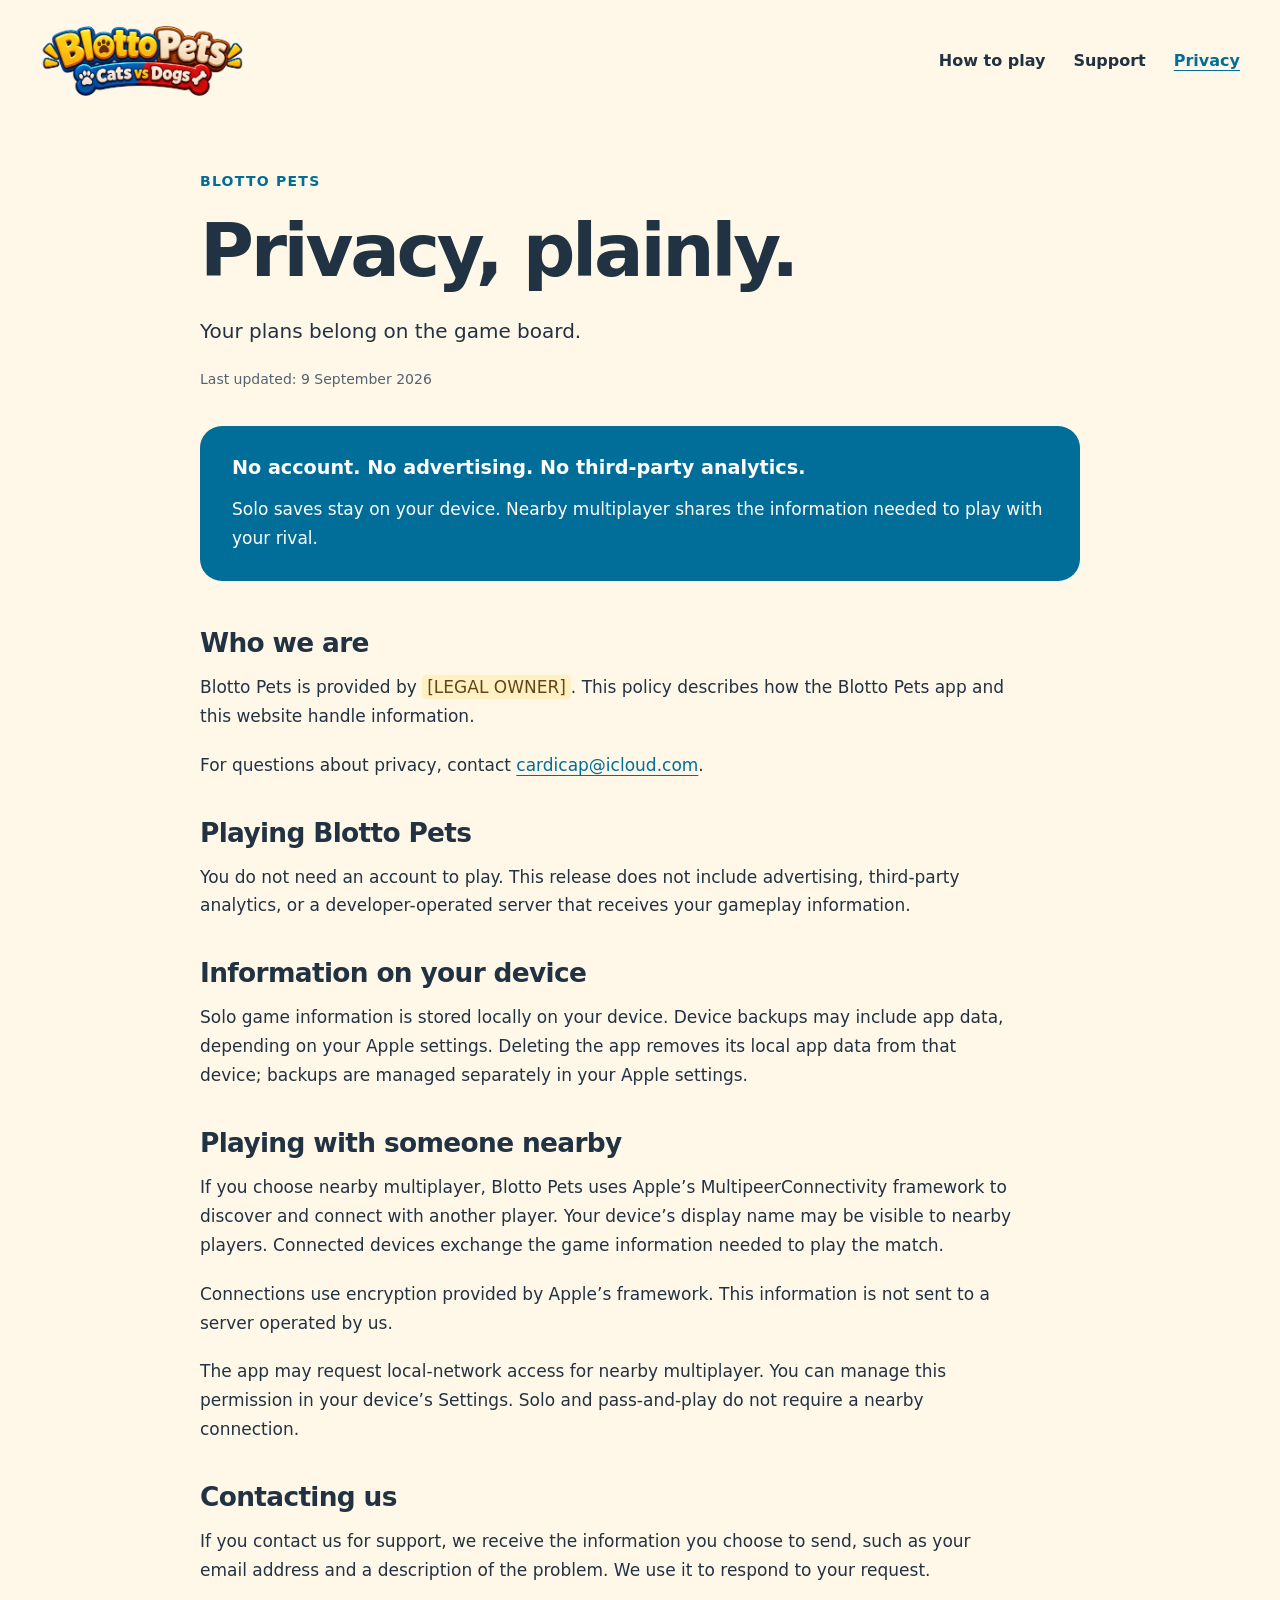
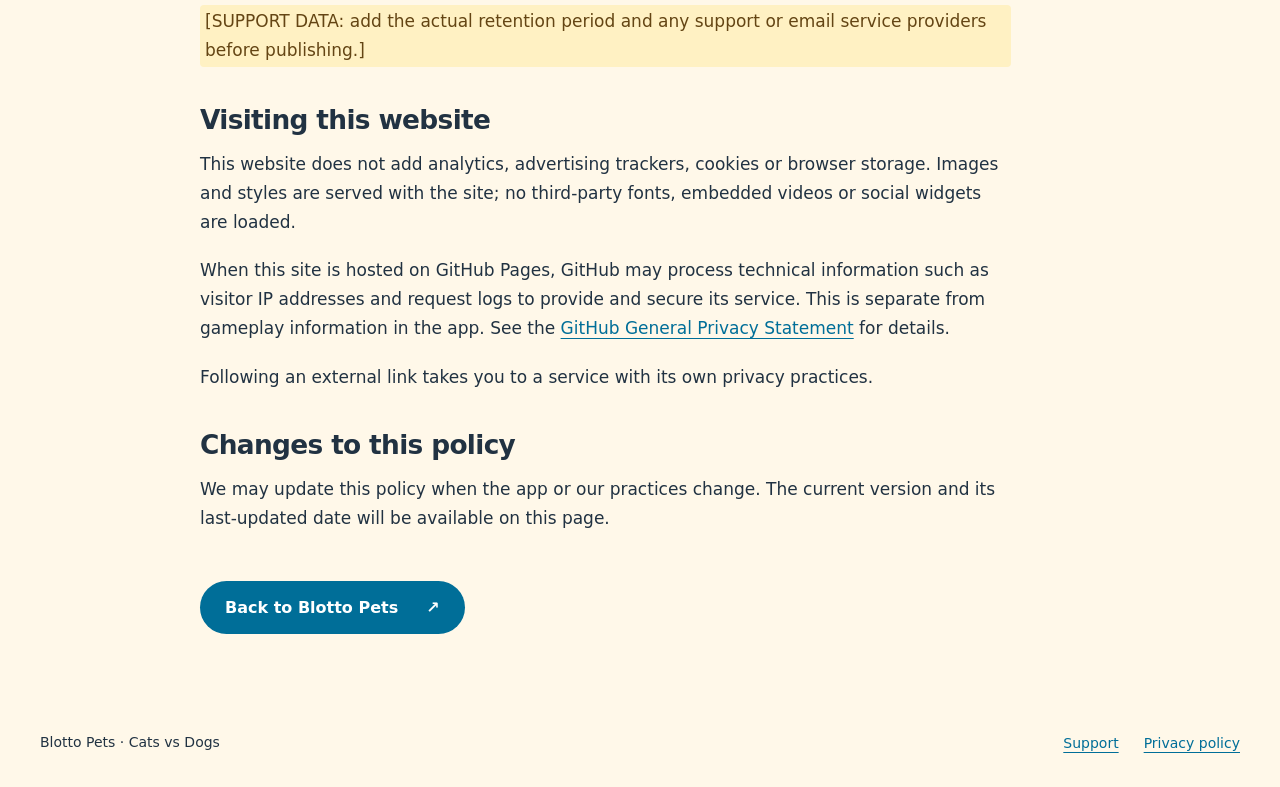
==== privacy.html @ 14a6a17f "Add files via upload" ====
<!doctype html>
<html lang="en-GB">
<head>
<meta charset="utf-8">
<meta name="viewport" content="width=device-width, initial-scale=1">
<meta name="theme-color" content="#006e98">
<title>Privacy Policy — Blotto Pets</title>
<meta name="description" content="How Blotto Pets handles local saves, nearby multiplayer, support requests and website visits.">
<link rel="icon" type="image/png" href="assets/favicon.png">
<link rel="apple-touch-icon" href="assets/apple-touch-icon.png">
<link rel="stylesheet" href="assets/styles.css">
</head>
<body>
<a class="skip" href="#main">Skip to content</a>
<header class="site-header wrap">
<a class="brand" href="index.html" aria-label="Blotto Pets home"><img src="assets/logo.webp" alt="Blotto Pets: Cats vs Dogs" width="900" height="450"></a>
<nav aria-label="Main navigation"><a href="index.html#how-to-play">How to play</a><a href="index.html#support">Support</a><a href="privacy.html" aria-current="page">Privacy</a></nav>
</header>
<main id="main" class="privacy wrap">
<div class="privacy-heading"><p class="eyebrow">Blotto Pets</p><h1>Privacy, plainly.</h1><p class="intro">Your plans belong on the game board.</p><p class="updated">Last updated: 9 September 2026</p></div>
<aside class="privacy-summary" aria-label="Privacy summary"><strong>No account. No advertising. No third-party analytics.</strong><p>Solo saves stay on your device. Nearby multiplayer shares the information needed to play with your rival.</p></aside>
<div class="policy-content">
<section><h2>Who we are</h2><p>Blotto Pets is provided by <span class="pending">[LEGAL OWNER]</span>. This policy describes how the Blotto Pets app and this website handle information.</p><p>For questions about privacy, contact <a href="mailto:cardicap@icloud.com">cardicap@icloud.com</a>.</p></section>
<section><h2>Playing Blotto Pets</h2><p>You do not need an account to play. This release does not include advertising, third-party analytics, or a developer-operated server that receives your gameplay information.</p></section>
<section><h2>Information on your device</h2><p>Solo game information is stored locally on your device. Device backups may include app data, depending on your Apple settings. Deleting the app removes its local app data from that device; backups are managed separately in your Apple settings.</p></section>
<section><h2>Playing with someone nearby</h2><p>If you choose nearby multiplayer, Blotto Pets uses Apple’s MultipeerConnectivity framework to discover and connect with another player. Your device’s display name may be visible to nearby players. Connected devices exchange the game information needed to play the match.</p><p>Connections use encryption provided by Apple’s framework. This information is not sent to a server operated by us.</p><p>The app may request local-network access for nearby multiplayer. You can manage this permission in your device’s Settings. Solo and pass-and-play do not require a nearby connection.</p></section>
<section><h2>Contacting us</h2><p>If you contact us for support, we receive the information you choose to send, such as your email address and a description of the problem. We use it to respond to your request.</p><p class="pending">[SUPPORT DATA: add the actual retention period and any support or email service providers before publishing.]</p></section>
<section><h2>Visiting this website</h2><p>This website does not add analytics, advertising trackers, cookies or browser storage. Images and styles are served with the site; no third-party fonts, embedded videos or social widgets are loaded.</p><p>When this site is hosted on GitHub Pages, GitHub may process technical information such as visitor IP addresses and request logs to provide and secure its service. This is separate from gameplay information in the app. See the <a href="https://docs.github.com/en/site-policy/privacy-policies/github-general-privacy-statement">GitHub General Privacy Statement</a> for details.</p><p>Following an external link takes you to a service with its own privacy practices.</p></section>
<section><h2>Changes to this policy</h2><p>We may update this policy when the app or our practices change. The current version and its last-updated date will be available on this page.</p></section>
</div><a class="button" href="index.html">Back to Blotto Pets <span aria-hidden="true">↗</span></a>
</main>
<footer class="site-footer wrap"><p>Blotto Pets · Cats vs Dogs</p><div><a href="index.html#support">Support</a><a href="privacy.html">Privacy policy</a></div></footer>
</body></html>
---- assets/styles.css ----
:root{--ink:#213242;--blue:#006e98;--deep:#054967;--orange:#d64016;--cream:#fff8e9;--line:#d8dee0;--muted:#526372;--max:1200px;font-family:ui-rounded,"Arial Rounded MT Bold",system-ui,-apple-system,BlinkMacSystemFont,"Segoe UI",sans-serif;color:var(--ink);background:var(--cream);font-synthesis:none}*{box-sizing:border-box}html{scroll-behavior:smooth;scroll-padding-top:24px}body{margin:0}img{display:block;max-width:100%;height:auto}a{color:var(--blue);text-underline-offset:4px}a:hover{text-decoration-thickness:2px}a:focus-visible,summary:focus-visible{outline:3px solid var(--orange);outline-offset:6px;border-radius:3px}.wrap{width:min(var(--max),calc(100% - 64px));margin-inline:auto}.skip{position:absolute;left:16px;top:-100px;background:white;padding:12px;z-index:5}.skip:focus{top:12px}.site-header{display:flex;align-items:center;justify-content:space-between;gap:28px;min-height:120px}.brand{width:205px;flex-shrink:0}.site-header nav{display:flex;gap:28px;flex-wrap:wrap}.site-header nav a{text-decoration:none;color:var(--ink);font-weight:650;font-size:1rem}.site-header nav a[aria-current]{color:var(--blue);text-decoration:underline}.hero{display:grid;grid-template-columns:1fr 1.05fr;gap:52px;align-items:center;padding-block:30px 90px}.eyebrow{font-size:.875rem;font-weight:800;letter-spacing:.09em;text-transform:uppercase;color:var(--blue);margin:0 0 18px}h1,h2,h3{font-weight:850;letter-spacing:-.045em;line-height:1.07;margin:0 0 24px}h1{font-size:clamp(3.2rem,6.5vw,5.8rem)}h2{font-size:clamp(2.3rem,4vw,3.65rem)}h3{font-size:1.7rem;line-height:1.2;letter-spacing:-.03em}p{font-size:1.0625rem;line-height:1.7;margin:0 0 20px}.intro{font-size:1.25rem;line-height:1.65}.button{display:inline-flex;gap:28px;align-items:center;padding:17px 25px;border-radius:100px;background:var(--blue);color:white;text-decoration:none;font-weight:750;font-size:1rem}.button:hover{background:var(--deep)}.availability{font-size:.875rem;margin:15px 0 0;color:var(--muted)}.hero-art{position:relative;isolation:isolate}.hero-art>img{border-radius:42px 42px 120px 42px}.art-label{position:absolute;left:-20px;bottom:32px;transform:rotate(-5deg);background:#ffc848;border:5px solid var(--cream);padding:14px 24px;border-radius:18px;color:#403017;font-weight:800;font-size:1.2rem;box-shadow:0 10px 25px #21324222}.rules-section{background:var(--blue);color:white;padding:82px 0}.rules-section .eyebrow{color:#ffdb78}.rules-layout{display:grid;grid-template-columns:1.1fr .9fr;gap:100px;align-items:center}.rules-layout p{max-width:600px}.steps{padding:0;list-style:none;counter-reset:steps;margin:32px 0}.steps li{counter-increment:steps;position:relative;padding:0 0 24px 56px}.steps li:before{content:counter(steps);position:absolute;left:0;top:0;width:36px;height:36px;display:grid;place-items:center;border:1px solid #ffffff70;border-radius:50%;font-size:1.1rem;font-weight:800}.steps strong{display:block;font-size:1.2rem;margin-bottom:7px}.steps span{font-size:1.0625rem;line-height:1.6;display:block}.phone-shot{margin:0 auto;width:min(100%,320px)}.phone-shot img{border:7px solid #ffffff;border-radius:30px;box-shadow:0 24px 60px #00334466}.phone-shot figcaption{color:white;text-align:center}figcaption{font-size:.875rem;color:var(--muted);margin-top:16px;line-height:1.5}figure{margin:0}.modes-section{padding-block:94px}.modes{display:grid;grid-template-columns:repeat(3,1fr);gap:38px;margin-top:48px}.modes article{border-top:4px solid var(--blue);padding-top:24px}.modes article:nth-child(2){border-color:var(--orange)}.modes article:nth-child(3){border-color:#dda326}.mode-number{font-size:.875rem;font-weight:750;letter-spacing:.06em;display:block;margin-bottom:22px;color:var(--muted)}.modes p{margin:0}.theory-section{background:#ffce50;padding-block:75px}.theory-layout{display:grid;grid-template-columns:.9fr 1.1fr;gap:70px;align-items:start}.theory-section .eyebrow{color:#514019}.theory-section p:last-child{margin:0}.tablet-section{padding-block:94px}.section-heading{display:flex;align-items:end;justify-content:space-between;gap:45px;margin-bottom:34px}.section-heading h2{margin-bottom:0}.section-heading>p{max-width:340px;margin:0}.tablet-shot{border:8px solid var(--ink);border-radius:26px;width:100%;box-shadow:0 14px 40px #21324220}.tablet-section figcaption{text-align:center}.support-section{background:white;padding-block:75px;border-top:1px solid var(--line)}.support-layout{display:grid;grid-template-columns:1fr 1.1fr;gap:70px}.faq details{border-bottom:1px solid var(--line);padding:22px 0}.faq details:first-child{padding-top:0}summary{font-size:1.125rem;line-height:1.6;font-weight:700;cursor:pointer}details p{margin:15px 0 0}.contact{font-weight:650}.pending{background:#fff1c3;color:#644514;box-decoration-break:clone;-webkit-box-decoration-break:clone;padding:2px 5px;border-radius:4px}.site-footer{padding-block:32px;display:flex;gap:24px;justify-content:space-between;align-items:center}.site-footer p{font-size:.875rem;margin:0}.site-footer>div{display:flex;gap:25px}.site-footer a{font-size:.875rem}.privacy{max-width:880px;padding-block:50px 65px}.privacy h1{font-size:clamp(3rem,6vw,4.6rem)}.privacy-heading{margin-bottom:35px}.updated{font-size:.875rem;color:var(--muted)}.privacy-summary{padding:28px 32px;background:var(--blue);color:white;border-radius:22px;margin-bottom:45px}.privacy-summary strong{font-size:1.2rem;line-height:1.5;display:block}.privacy-summary p{margin:12px 0 0}.policy-content section{margin-bottom:36px}.policy-content h2{font-size:1.65rem;letter-spacing:-.025em;line-height:1.25;margin-bottom:14px}.policy-content p{max-width:75ch}.privacy .button{margin-top:12px}@media(max-width:900px){.hero{gap:30px}.rules-layout{gap:50px}.theory-layout,.support-layout{gap:40px}.modes{gap:24px}.hero-art>img{border-radius:28px 28px 80px 28px}.art-label{left:-12px;font-size:1rem;padding:10px 16px}}@media(max-width:680px){.wrap{width:calc(100% - 36px)}.site-header{min-height:100px;gap:8px;flex-wrap:wrap;padding-block:12px 22px}.brand{width:165px}.site-header nav{gap:17px}.site-header nav a{font-size:.875rem}.hero{grid-template-columns:1fr;padding-block:22px 58px;gap:38px}.hero-copy{max-width:540px}.hero h1{font-size:3.75rem}.hero-art{max-width:530px;width:100%;margin:auto}.art-label{left:10px}.rules-section{padding-block:58px}.rules-layout,.theory-layout,.support-layout{grid-template-columns:1fr;gap:40px}.phone-shot{width:280px;max-width:85%}.modes{grid-template-columns:1fr;gap:30px;margin-top:32px}.modes-section,.tablet-section{padding-block:60px}.modes article{padding-top:18px}.mode-number{margin-bottom:14px}.theory-section,.support-section{padding-block:54px}.section-heading{display:block}.section-heading>p{max-width:none;margin-top:22px}.tablet-shot{border-width:4px;border-radius:13px}.site-footer{align-items:start;flex-direction:column;gap:14px}.privacy{padding-top:25px}.privacy-summary{padding:23px}.privacy h1{font-size:3rem}}@media(prefers-reduced-motion:reduce){html{scroll-behavior:auto}}@media print{.site-header nav,.skip,.button,.site-footer{display:none}body{background:white;color:black}.wrap{width:100%}.privacy-summary{background:white;color:black;border:1px solid black}.pending{background:none;border:1px dashed black}}
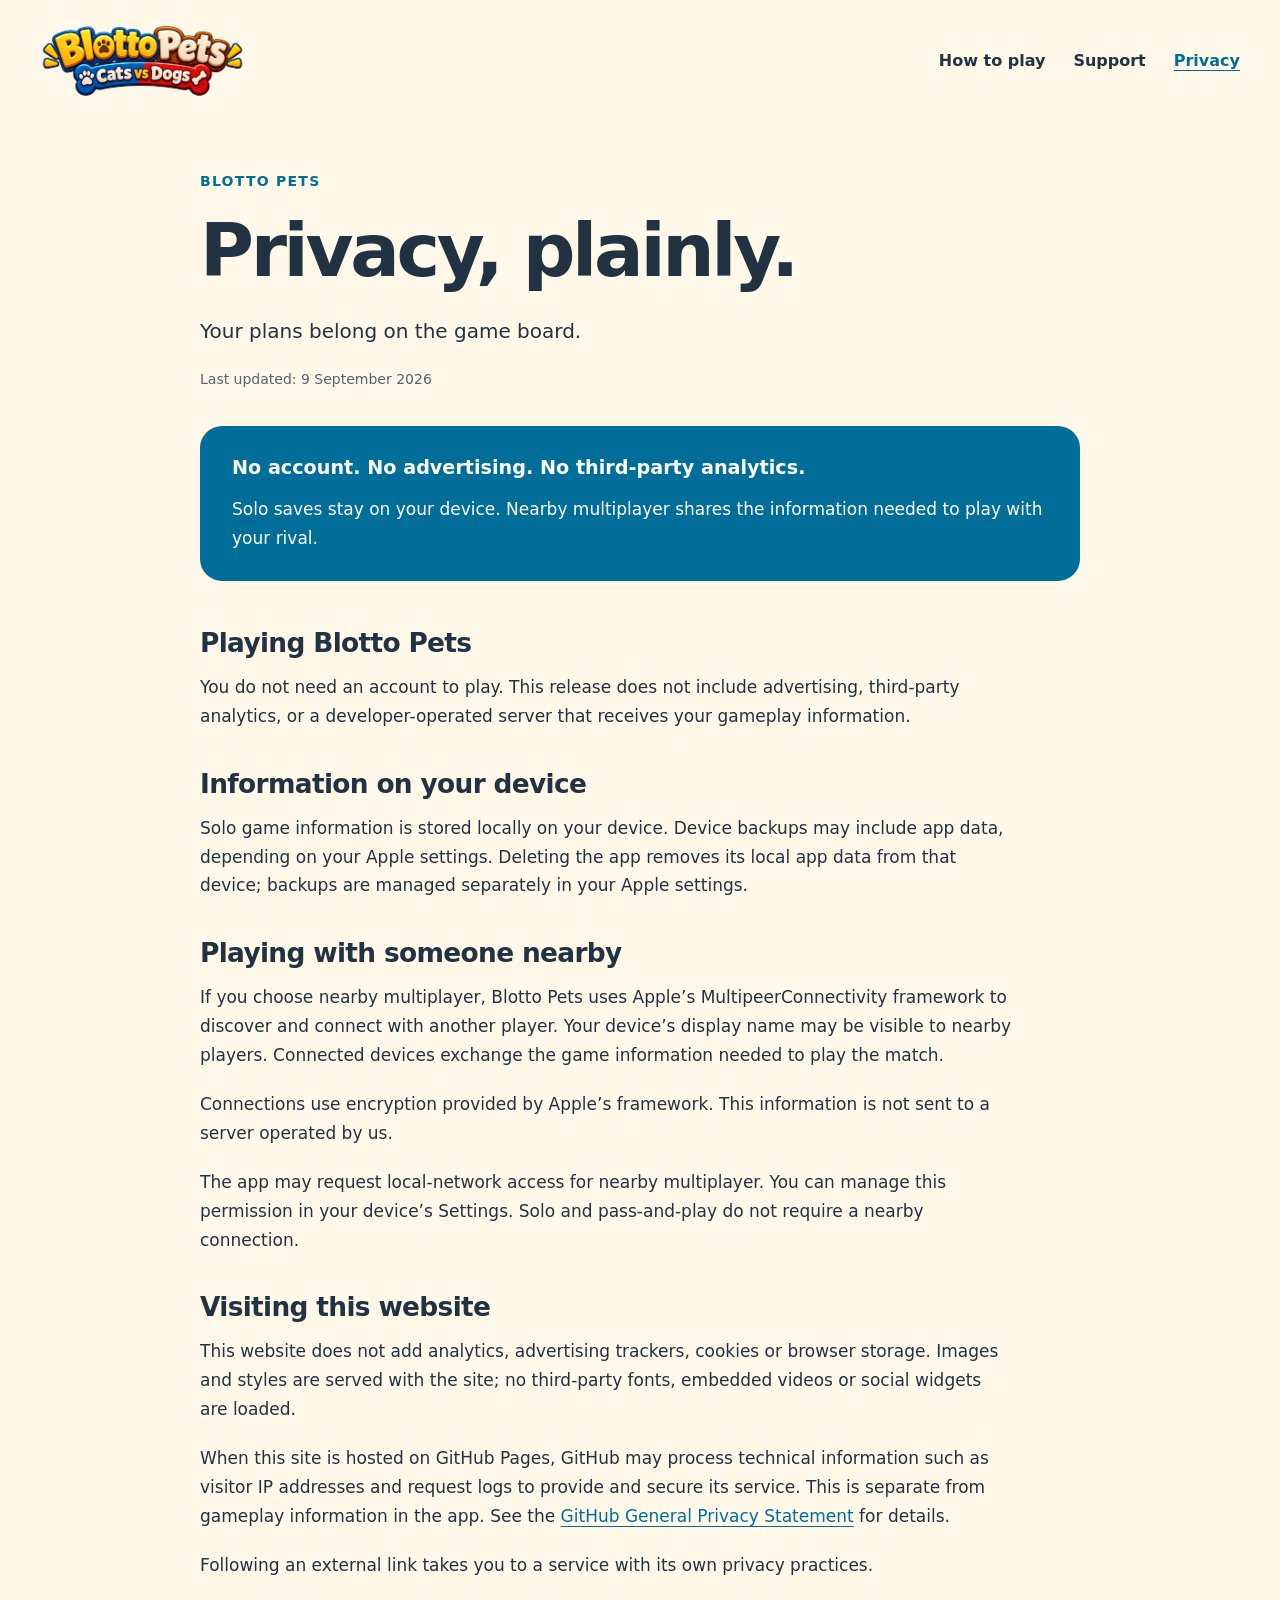
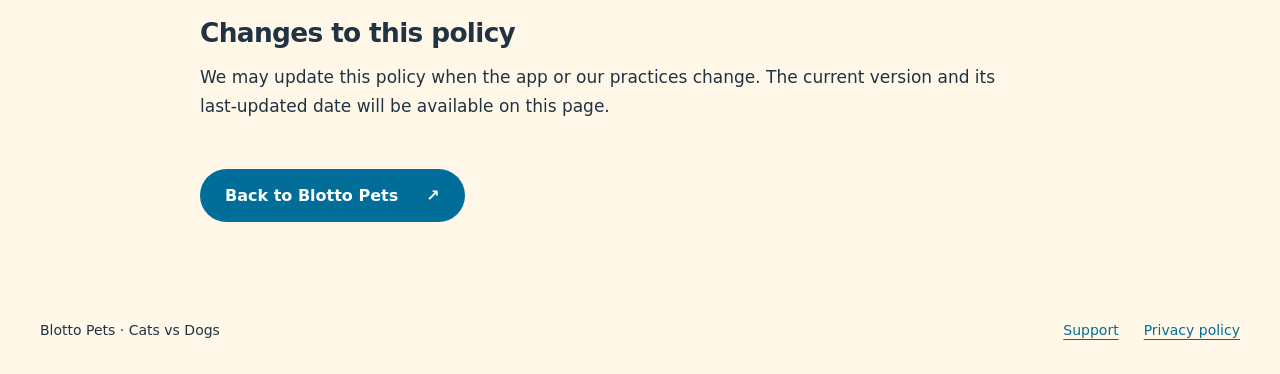
==== commit 9505cb3d: "Update privacy policy content and remove placeholders Removed placeholder text and added details reg" ====
--- a/privacy.html
+++ b/privacy.html
@@ -20,11 +20,9 @@
 <div class="privacy-heading"><p class="eyebrow">Blotto Pets</p><h1>Privacy, plainly.</h1><p class="intro">Your plans belong on the game board.</p><p class="updated">Last updated: 9 September 2026</p></div>
 <aside class="privacy-summary" aria-label="Privacy summary"><strong>No account. No advertising. No third-party analytics.</strong><p>Solo saves stay on your device. Nearby multiplayer shares the information needed to play with your rival.</p></aside>
 <div class="policy-content">
-<section><h2>Who we are</h2><p>Blotto Pets is provided by <span class="pending">[LEGAL OWNER]</span>. This policy describes how the Blotto Pets app and this website handle information.</p><p>For questions about privacy, contact <a href="mailto:cardicap@icloud.com">cardicap@icloud.com</a>.</p></section>
 <section><h2>Playing Blotto Pets</h2><p>You do not need an account to play. This release does not include advertising, third-party analytics, or a developer-operated server that receives your gameplay information.</p></section>
 <section><h2>Information on your device</h2><p>Solo game information is stored locally on your device. Device backups may include app data, depending on your Apple settings. Deleting the app removes its local app data from that device; backups are managed separately in your Apple settings.</p></section>
 <section><h2>Playing with someone nearby</h2><p>If you choose nearby multiplayer, Blotto Pets uses Apple’s MultipeerConnectivity framework to discover and connect with another player. Your device’s display name may be visible to nearby players. Connected devices exchange the game information needed to play the match.</p><p>Connections use encryption provided by Apple’s framework. This information is not sent to a server operated by us.</p><p>The app may request local-network access for nearby multiplayer. You can manage this permission in your device’s Settings. Solo and pass-and-play do not require a nearby connection.</p></section>
-<section><h2>Contacting us</h2><p>If you contact us for support, we receive the information you choose to send, such as your email address and a description of the problem. We use it to respond to your request.</p><p class="pending">[SUPPORT DATA: add the actual retention period and any support or email service providers before publishing.]</p></section>
 <section><h2>Visiting this website</h2><p>This website does not add analytics, advertising trackers, cookies or browser storage. Images and styles are served with the site; no third-party fonts, embedded videos or social widgets are loaded.</p><p>When this site is hosted on GitHub Pages, GitHub may process technical information such as visitor IP addresses and request logs to provide and secure its service. This is separate from gameplay information in the app. See the <a href="https://docs.github.com/en/site-policy/privacy-policies/github-general-privacy-statement">GitHub General Privacy Statement</a> for details.</p><p>Following an external link takes you to a service with its own privacy practices.</p></section>
 <section><h2>Changes to this policy</h2><p>We may update this policy when the app or our practices change. The current version and its last-updated date will be available on this page.</p></section>
 </div><a class="button" href="index.html">Back to Blotto Pets <span aria-hidden="true">↗</span></a>
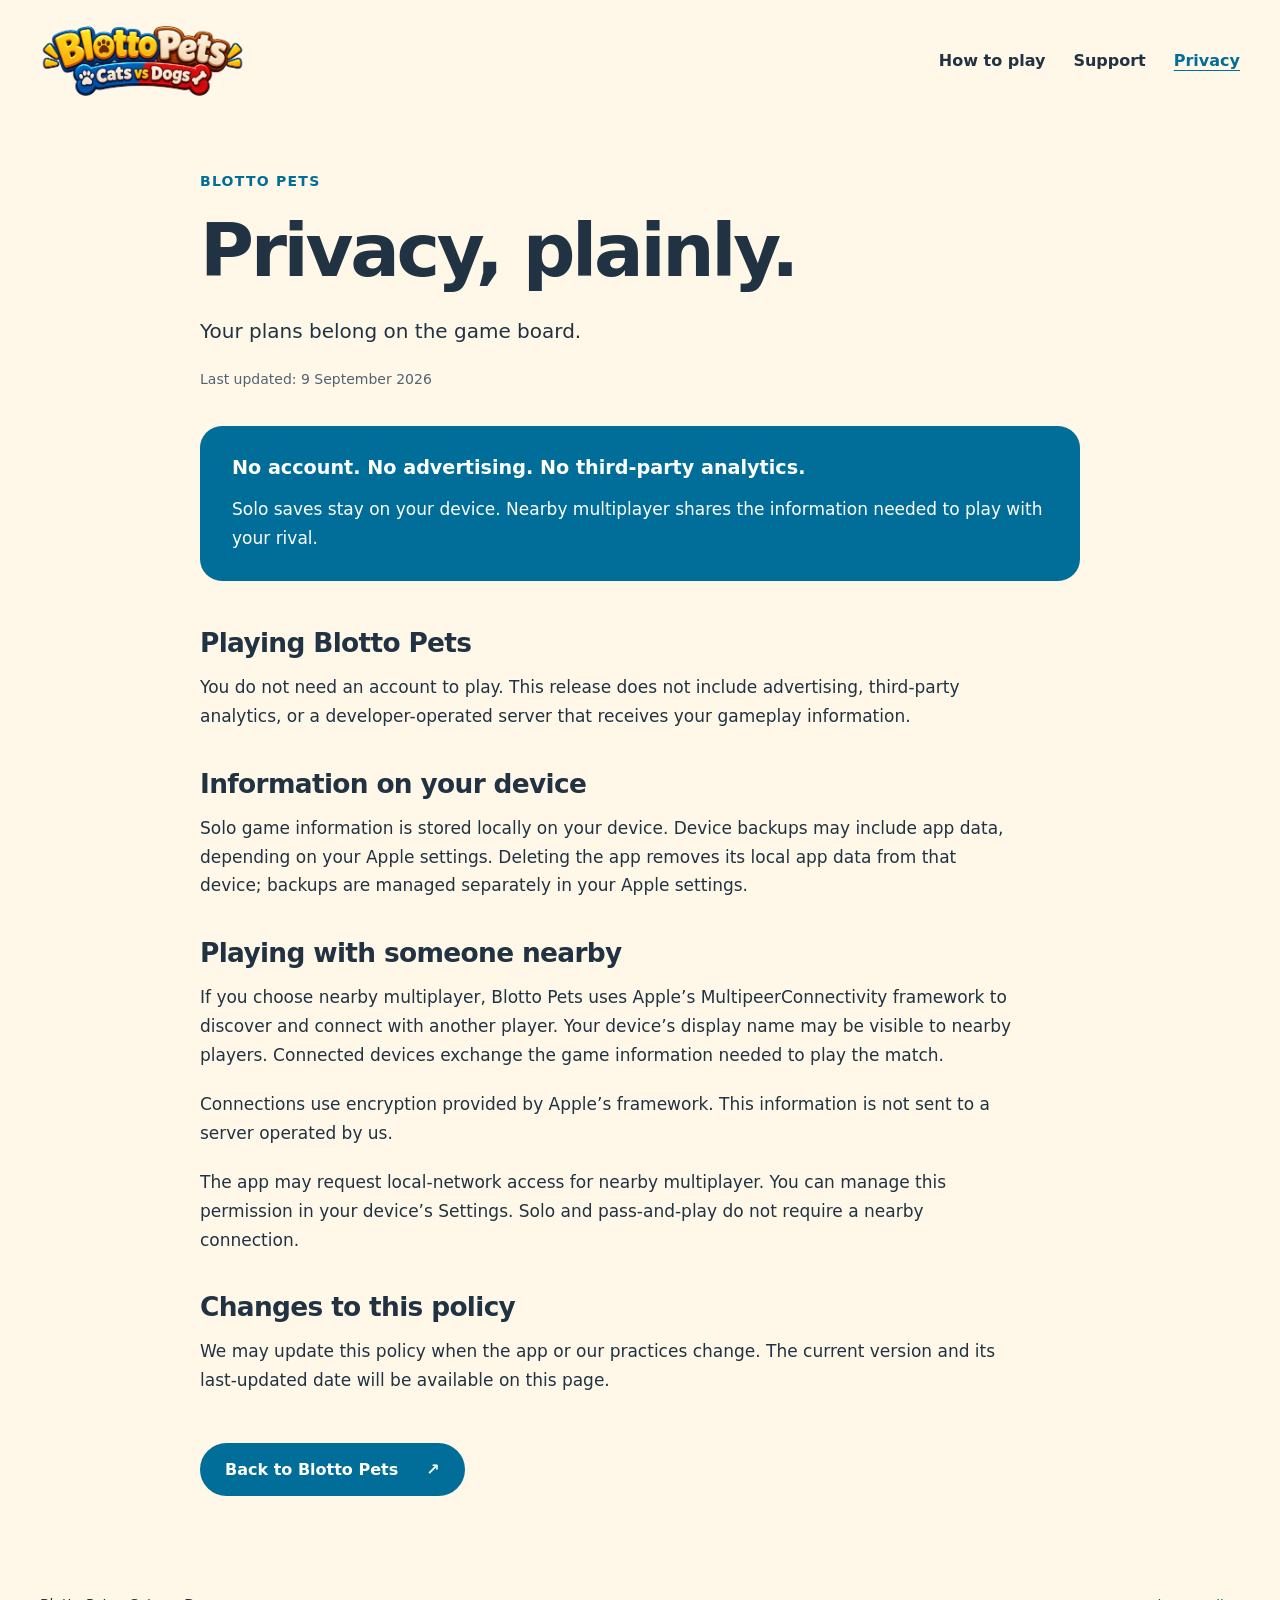
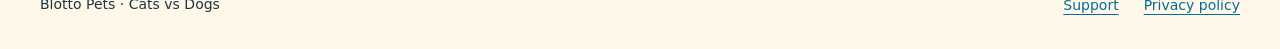
==== commit 70c1aad5: "Update privacy policy to remove analytics section Removed section about website analytics and third-" ====
--- a/privacy.html
+++ b/privacy.html
@@ -23,7 +23,6 @@
 <section><h2>Playing Blotto Pets</h2><p>You do not need an account to play. This release does not include advertising, third-party analytics, or a developer-operated server that receives your gameplay information.</p></section>
 <section><h2>Information on your device</h2><p>Solo game information is stored locally on your device. Device backups may include app data, depending on your Apple settings. Deleting the app removes its local app data from that device; backups are managed separately in your Apple settings.</p></section>
 <section><h2>Playing with someone nearby</h2><p>If you choose nearby multiplayer, Blotto Pets uses Apple’s MultipeerConnectivity framework to discover and connect with another player. Your device’s display name may be visible to nearby players. Connected devices exchange the game information needed to play the match.</p><p>Connections use encryption provided by Apple’s framework. This information is not sent to a server operated by us.</p><p>The app may request local-network access for nearby multiplayer. You can manage this permission in your device’s Settings. Solo and pass-and-play do not require a nearby connection.</p></section>
-<section><h2>Visiting this website</h2><p>This website does not add analytics, advertising trackers, cookies or browser storage. Images and styles are served with the site; no third-party fonts, embedded videos or social widgets are loaded.</p><p>When this site is hosted on GitHub Pages, GitHub may process technical information such as visitor IP addresses and request logs to provide and secure its service. This is separate from gameplay information in the app. See the <a href="https://docs.github.com/en/site-policy/privacy-policies/github-general-privacy-statement">GitHub General Privacy Statement</a> for details.</p><p>Following an external link takes you to a service with its own privacy practices.</p></section>
 <section><h2>Changes to this policy</h2><p>We may update this policy when the app or our practices change. The current version and its last-updated date will be available on this page.</p></section>
 </div><a class="button" href="index.html">Back to Blotto Pets <span aria-hidden="true">↗</span></a>
 </main>
